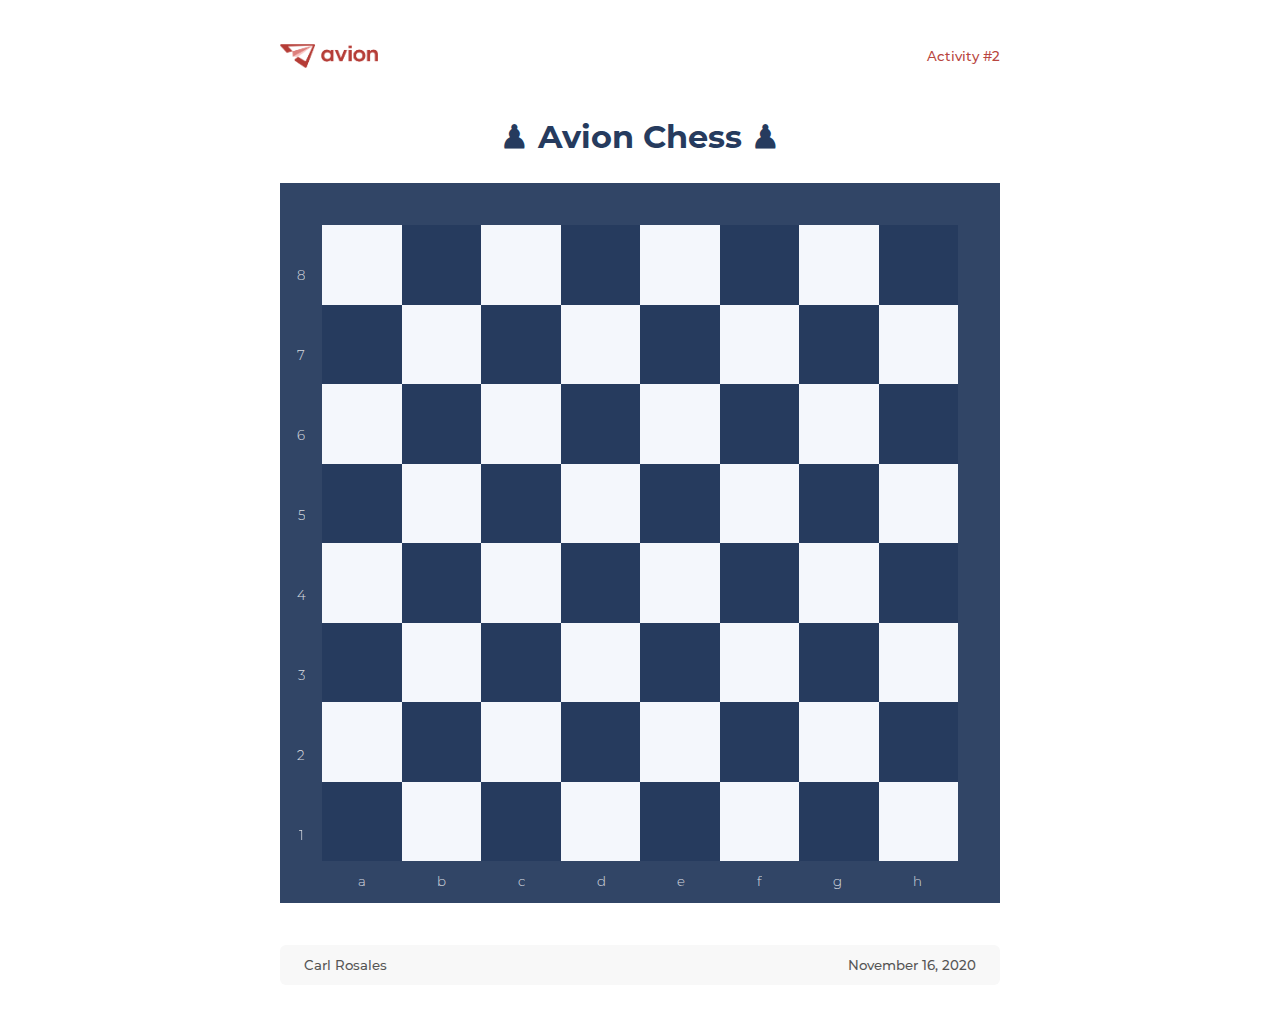
==== Activities/A2/index.html @ 69aadf2d "Activity #2, Responsive Chessboard" ====
<!DOCTYPE html>
<html>
	<head>
		<title>Responsive Chessboard</title>
		<meta name="viewport" content="width=device-width, initial-scale=1.0">
		<link rel="stylesheet"  href="assets/stylesheets/styles.css" />
		<link rel="shortcut icon" href="assets/images/favicon.ico"/>
	</head>
	<body>
		<div class="limit">
			<header>
				<!-- I hope it's okay to use the logo of avion ✌ -->
				<img id="logo" src="assets/images/avion-logo.png" />
				<p id="label">Activity #2</p>
			</header>
			<main class="main">
				<p id="title">♟ Avion Chess ♟</p>
				<div class="board">
					<div class="horizontal-border"></div>
					<div class="vertical-border">
						<p class="label">8</p>
						<p class="label">7</p>
						<p class="label">6</p>
						<p class="label">5</p>
						<p class="label">4</p>
						<p class="label">3</p>
						<p class="label">2</p>
						<p class="label">1</p>
					</div>
					<div class="boxes">
						<!-- ROW 8 -->
						<div class="box light"></div>
						<div class="box dark"></div>
						<div class="box light"></div>
						<div class="box dark"></div>
						<div class="box light"></div>
						<div class="box dark"></div>
						<div class="box light"></div>
						<div class="box dark"></div>
						<!-- ROW 7 -->
						<div class="box dark"></div>
						<div class="box light"></div>
						<div class="box dark"></div>
						<div class="box light"></div>
						<div class="box dark"></div>
						<div class="box light"></div>
						<div class="box dark"></div>
						<div class="box light"></div>
						<!-- ROW 6 -->
						<div class="box light"></div>
						<div class="box dark"></div>
						<div class="box light"></div>
						<div class="box dark"></div>
						<div class="box light"></div>
						<div class="box dark"></div>
						<div class="box light"></div>
						<div class="box dark"></div>
						<!-- ROW 5 -->
						<div class="box dark"></div>
						<div class="box light"></div>
						<div class="box dark"></div>
						<div class="box light"></div>
						<div class="box dark"></div>
						<div class="box light"></div>
						<div class="box dark"></div>
						<div class="box light"></div>
						<!-- ROW 4 -->
						<div class="box light"></div>
						<div class="box dark"></div>
						<div class="box light"></div>
						<div class="box dark"></div>
						<div class="box light"></div>
						<div class="box dark"></div>
						<div class="box light"></div>
						<div class="box dark"></div>
						<!-- ROW 3 -->
						<div class="box dark"></div>
						<div class="box light"></div>
						<div class="box dark"></div>
						<div class="box light"></div>
						<div class="box dark"></div>
						<div class="box light"></div>
						<div class="box dark"></div>
						<div class="box light"></div>
						<!-- ROW 2 -->
						<div class="box light"></div>
						<div class="box dark"></div>
						<div class="box light"></div>
						<div class="box dark"></div>
						<div class="box light"></div>
						<div class="box dark"></div>
						<div class="box light"></div>
						<div class="box dark"></div>
						<!-- ROW 1 -->
						<div class="box dark"></div>
						<div class="box light"></div>
						<div class="box dark"></div>
						<div class="box light"></div>
						<div class="box dark"></div>
						<div class="box light"></div>
						<div class="box dark"></div>
						<div class="box light"></div>
					</div>
					<div class="vertical-border"></div>
					<div class="horizontal-border">
						<p class="label">a</p>
						<p class="label">b</p>
						<p class="label">c</p>
						<p class="label">d</p>
						<p class="label">e</p>
						<p class="label">f</p>
						<p class="label">g</p>
						<p class="label">h</p>
					</div>
				</div>
			</main>
			<footer>
				<p id="name">Carl Rosales</p>
				<p id="date">November 16, 2020</p>
			</footer>
		</div>
	</body>
</html>
---- Activities/A2/assets/stylesheets/styles.css ----
/* IMPORT FONTS (MONTSERRAT) */
@font-face {
	font-family : 'Montserrat';
	font-style  : normal;
	font-weight : normal;

	src         : url('../fonts/Montserrat-Regular.otf') format('opentype');
}

@font-face {
	font-family : 'Montserrat';
	font-style  : normal;
	font-weight : bold;

	src         : url('../fonts/Montserrat-Medium.otf') format('opentype');
}

@font-face {
	font-family : 'Montserrat';
	font-style  : normal;
	font-weight : 800;

	src         : url('../fonts/Montserrat-Bold.otf') format('opentype');
}

@font-face {
	font-family : 'Montserrat';
	font-style  : normal;
	font-weight : 900;

	src         : url('../fonts/Montserrat-ExtraBold.otf') format('opentype');
}

@font-face {
	font-family : 'Montserrat';
	font-style  : normal;
	font-weight : lighter;

	src         : url('../fonts/Montserrat-Light.otf') format('opentype');
}

@font-face {
	font-family : 'Montserrat';
	font-style  : italic;
	font-weight : normal;

	src         : url('../fonts/Montserrat-Italic.otf') format('opentype');
}

/* SMOOTH SCROLL */
html {
	scroll-behavior : smooth;
}

/* SCROLLBAR CUSTOMIZATION */
::-webkit-scrollbar {
	height : 5px;
	width  : 5px;
}

::-webkit-scrollbar-track {
	background    : #F0F0F0;
	border-radius : 24px;
}

::-webkit-scrollbar-thumb {
	background    : #dcdcdc;
	border-radius : 24px;
}

::-webkit-scrollbar-thumb:hover {
	background : #263b5e;
}

* {
	font-family : "Montserrat", Helvetica, Arial, sans-serif;
}

/* LINK HOVERS */
a:hover {
	opacity : 0.8;
}

/* COLOR SCHEME : AVION */
/* LIMIT */
.limit {
	max-width : 720px;
	margin    : auto;
	padding   : 32px;
}

/* HEADER */
header {
	height : 32px;
	width  : 100%;
	margin : 0 auto 42px;
}

header #logo {
	float  : left;

	height : 24px;
	margin : 4px 0;
}

header #label {
	float       : right;

	margin      : 8px 0;

	font-size   : 10pt;
	font-weight : bold;
	color       : #b94640;
}

/* MAIN */
main {
	width      : 100%;
	text-align : center;
}

main #title {
	margin      : auto;

	font-size   : 24pt;
	font-weight : 800;
	color       : #263b5e;
	line-height : 142%;
}

.board {
	display   : flex;

	height    : 720px;
	width     : 100%;
	margin    : 24px auto 0;

	flex-flow : wrap;
}

.horizontal-border {
	display         : flex;

	height          : 22px;
	width           : calc(100% - 20px);
	padding         : 10px;

	opacity         : 0.95;
	background      : #263b5e;

	justify-content : space-evenly;
}

.vertical-border {
	display         : inline-flex;

	height          : calc(100% - 104px);
	width           : 22px;
	padding         : 10px;

	opacity         : 0.95;
	background      : #263b5e;

	flex-direction  : column;
	justify-content : space-around;
}

.label {
	margin    : 0;
	padding   : 2px 4px;

	opacity   : 0.8;
	font-size : 10pt;
	color     : #ffffff;
}

.vertical-border .label {
	padding : 32px 2.4px;
}

.boxes {
	display   : inline-flex;

	height    : calc(100% - 84px);
	width     : calc(100% - 84px);

	flex-flow : wrap;
}

.box {
	display : inline-block;

	height  : calc(12.5% - 24px);
	width   : calc(12.5% - 24px);
	margin  : 0;
	padding : 12px;
}

.light {
	background : #f4f7fc;
}

.dark {
	background : #263b5e;
}

/* FOOTER */
footer {
	position      : relative;

	height        : 16px;
	width         : calc(100% - 48px);
	margin        : 42px auto 0;
	padding       : 12px 24px;

	background    : #f8f8f8;
	border-radius : 6px;
}

footer #name {
	float       : left;

	margin      : 0;

	opacity     : 0.66;
	font-size   : 10pt;
	font-weight : bold;
}

footer #date {
	float       : right;

	margin      : 0;

	opacity     : 0.66;
	font-size   : 10pt;
	font-weight : bold;
}
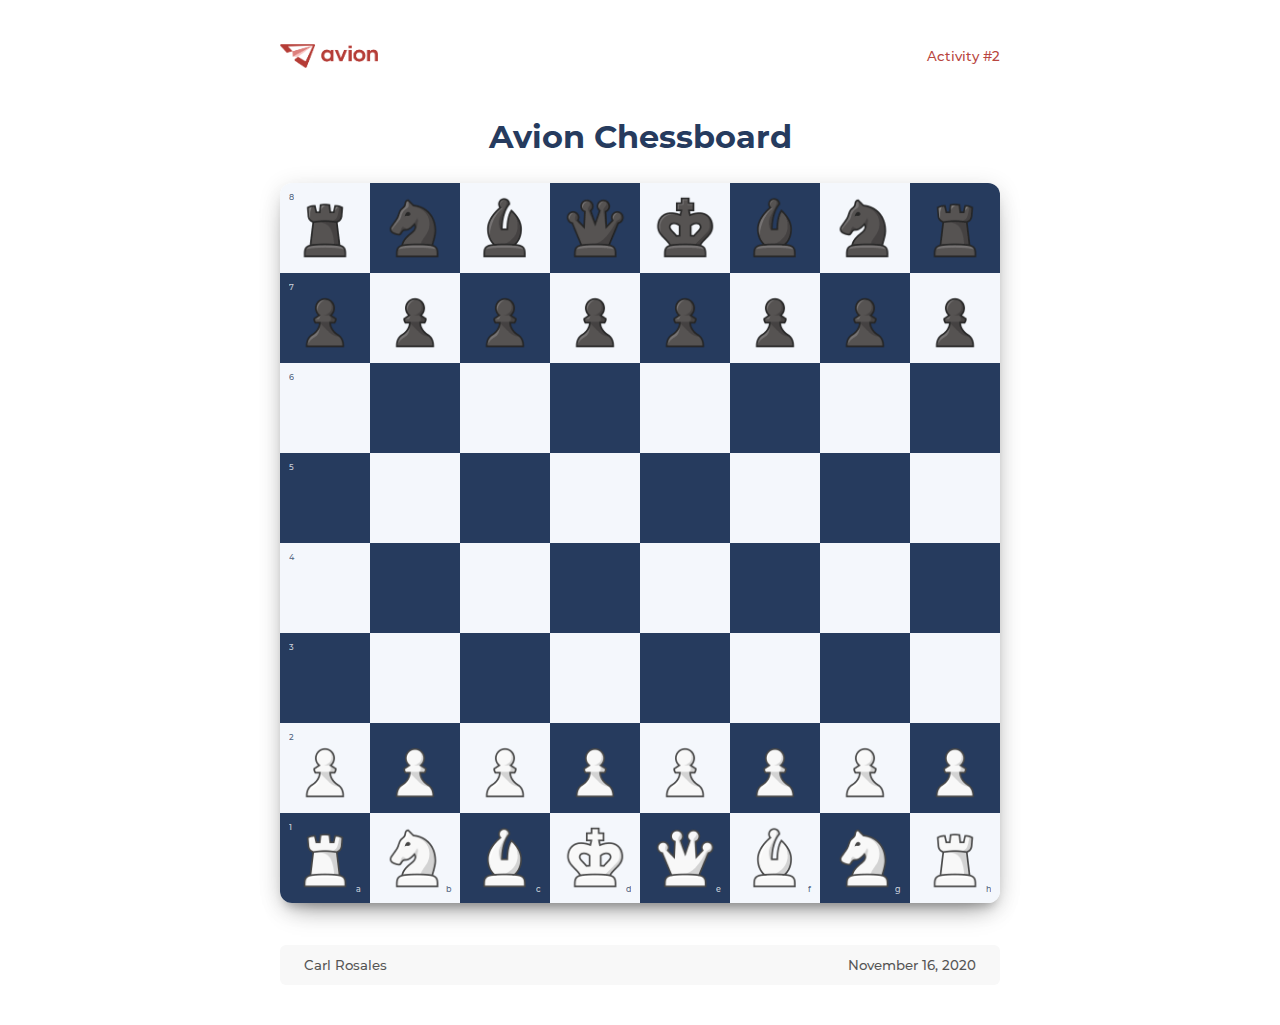
==== commit 5aed0279: "Activity #2, responsive chessboard" ====
--- a/Activities/A2/index.html
+++ b/Activities/A2/index.html
@@ -14,22 +14,15 @@
 				<p id="label">Activity #2</p>
 			</header>
 			<main class="main">
-				<p id="title">♟ Avion Chess ♟</p>
+				<p id="title">Avion Chessboard</p>
 				<div class="board">
-					<div class="horizontal-border"></div>
-					<div class="vertical-border">
-						<p class="label">8</p>
-						<p class="label">7</p>
-						<p class="label">6</p>
-						<p class="label">5</p>
-						<p class="label">4</p>
-						<p class="label">3</p>
-						<p class="label">2</p>
-						<p class="label">1</p>
-					</div>
+					<!-- BOXES -->
 					<div class="boxes">
 						<!-- ROW 8 -->
-						<div class="box light"></div>
+						<div class="box light">
+							<!-- BOX WITH LABEL -->
+							<p class="label">8</p>
+						</div>
 						<div class="box dark"></div>
 						<div class="box light"></div>
 						<div class="box dark"></div>
@@ -38,7 +31,10 @@
 						<div class="box light"></div>
 						<div class="box dark"></div>
 						<!-- ROW 7 -->
-						<div class="box dark"></div>
+						<div class="box dark">
+							<!-- BOX WITH LABEL -->
+							<p class="label">7</p>
+						</div>
 						<div class="box light"></div>
 						<div class="box dark"></div>
 						<div class="box light"></div>
@@ -47,7 +43,10 @@
 						<div class="box dark"></div>
 						<div class="box light"></div>
 						<!-- ROW 6 -->
-						<div class="box light"></div>
+						<div class="box light">
+							<!-- BOX WITH LABEL -->
+							<p class="label">6</p>
+						</div>
 						<div class="box dark"></div>
 						<div class="box light"></div>
 						<div class="box dark"></div>
@@ -56,7 +55,10 @@
 						<div class="box light"></div>
 						<div class="box dark"></div>
 						<!-- ROW 5 -->
-						<div class="box dark"></div>
+						<div class="box dark">
+							<!-- BOX WITH LABEL -->
+							<p class="label">5</p>
+						</div>
 						<div class="box light"></div>
 						<div class="box dark"></div>
 						<div class="box light"></div>
@@ -65,7 +67,10 @@
 						<div class="box dark"></div>
 						<div class="box light"></div>
 						<!-- ROW 4 -->
-						<div class="box light"></div>
+						<div class="box light">
+							<!-- BOX WITH LABEL -->
+							<p class="label">4</p>
+						</div>
 						<div class="box dark"></div>
 						<div class="box light"></div>
 						<div class="box dark"></div>
@@ -74,7 +79,10 @@
 						<div class="box light"></div>
 						<div class="box dark"></div>
 						<!-- ROW 3 -->
-						<div class="box dark"></div>
+						<div class="box dark">
+							<!-- BOX WITH LABEL -->
+							<p class="label">3</p>
+						</div>
 						<div class="box light"></div>
 						<div class="box dark"></div>
 						<div class="box light"></div>
@@ -83,7 +91,10 @@
 						<div class="box dark"></div>
 						<div class="box light"></div>
 						<!-- ROW 2 -->
-						<div class="box light"></div>
+						<div class="box light">
+							<!-- BOX WITH LABEL -->
+							<p class="label">2</p>
+						</div>
 						<div class="box dark"></div>
 						<div class="box light"></div>
 						<div class="box dark"></div>
@@ -92,25 +103,114 @@
 						<div class="box light"></div>
 						<div class="box dark"></div>
 						<!-- ROW 1 -->
-						<div class="box dark"></div>
-						<div class="box light"></div>
-						<div class="box dark"></div>
-						<div class="box light"></div>
-						<div class="box dark"></div>
-						<div class="box light"></div>
-						<div class="box dark"></div>
-						<div class="box light"></div>
+						<div class="box dark">
+							<!-- BOX WITH LABEL -->
+							<p class="label">1</p>
+							<p class="label letter">a</p>
+						</div>
+						<div class="box light">
+							<!-- BOX WITH LABEL -->
+							<p class="label letter">b</p>
+						</div>
+						<div class="box dark">
+							<!-- BOX WITH LABEL -->
+							<p class="label letter">c</p>
+						</div>
+						<div class="box light">
+							<!-- BOX WITH LABEL -->
+							<p class="label letter">d</p>
+						</div>
+						<div class="box dark">
+							<!-- BOX WITH LABEL -->
+							<p class="label letter">e</p>
+						</div>
+						<div class="box light">
+							<!-- BOX WITH LABEL -->
+							<p class="label letter">f</p>
+						</div>
+						<div class="box dark">
+							<!-- BOX WITH LABEL -->
+							<p class="label letter">g</p>
+						</div>
+						<div class="box light">
+							<!-- BOX WITH LABEL -->
+							<p class="label letter">h</p>
+						</div>
 					</div>
-					<div class="vertical-border"></div>
-					<div class="horizontal-border">
-						<p class="label">a</p>
-						<p class="label">b</p>
-						<p class="label">c</p>
-						<p class="label">d</p>
-						<p class="label">e</p>
-						<p class="label">f</p>
-						<p class="label">g</p>
-						<p class="label">h</p>
+					<!-- PIECES -->
+					<div class="pieces">
+						<!-- ROW 8 -->
+						<div class="piece black-rook"></div>
+						<div class="piece black-knight"></div>
+						<div class="piece black-bishop"></div>
+						<div class="piece black-queen"></div>
+						<div class="piece black-king"></div>
+						<div class="piece black-bishop"></div>
+						<div class="piece black-knight"></div>
+						<div class="piece black-rook"></div>
+						<!-- ROW 7 -->
+						<div class="piece black-pawn"></div>
+						<div class="piece black-pawn"></div>
+						<div class="piece black-pawn"></div>
+						<div class="piece black-pawn"></div>
+						<div class="piece black-pawn"></div>
+						<div class="piece black-pawn"></div>
+						<div class="piece black-pawn"></div>
+						<div class="piece black-pawn"></div>
+						<!-- ROW 6 -->
+						<div class="piece"></div>
+						<div class="piece"></div>
+						<div class="piece"></div>
+						<div class="piece"></div>
+						<div class="piece"></div>
+						<div class="piece"></div>
+						<div class="piece"></div>
+						<div class="piece"></div>
+						<!-- ROW 5 -->
+						<div class="piece"></div>
+						<div class="piece"></div>
+						<div class="piece"></div>
+						<div class="piece"></div>
+						<div class="piece"></div>
+						<div class="piece"></div>
+						<div class="piece"></div>
+						<div class="piece"></div>
+						<!-- ROW 4 -->
+						<div class="piece"></div>
+						<div class="piece"></div>
+						<div class="piece"></div>
+						<div class="piece"></div>
+						<div class="piece"></div>
+						<div class="piece"></div>
+						<div class="piece"></div>
+						<div class="piece"></div>
+						<!-- ROW 3 -->
+						<div class="piece"></div>
+						<div class="piece"></div>
+						<div class="piece"></div>
+						<div class="piece"></div>
+						<div class="piece"></div>
+						<div class="piece"></div>
+						<div class="piece"></div>
+						<div class="piece"></div>
+						<!-- ROW 2 -->
+						<div class="piece white-pawn"></div>
+						<div class="piece white-pawn"></div>
+						<div class="piece white-pawn"></div>
+						<div class="piece white-pawn"></div>
+						<div class="piece white-pawn"></div>
+						<div class="piece white-pawn"></div>
+						<div class="piece white-pawn"></div>
+						<div class="piece white-pawn"></div>
+						<!-- ROW 1 -->
+						<div class="piece white-rook"></div>
+						<div class="piece white-knight"></div>
+						<div class="piece white-bishop"></div>
+						<div class="piece white-king"></div>
+						<div class="piece white-queen"></div>
+						<div class="piece white-bishop"></div>
+						<div class="piece white-knight"></div>
+						<div class="piece white-rook"></div>
 					</div>
 				</div>
 			</main>
--- a/Activities/A2/assets/stylesheets/styles.css
+++ b/Activities/A2/assets/stylesheets/styles.css
@@ -130,71 +130,32 @@
 }
 
 .board {
-	display   : flex;
-
-	height    : 720px;
-	width     : 100%;
-	margin    : 24px auto 0;
-
-	flex-flow : wrap;
-}
-
-.horizontal-border {
+	position : relative;
+}
+
+.boxes {
+	position        : relative;
 	display         : flex;
 
-	height          : 22px;
-	width           : calc(100% - 20px);
-	padding         : 10px;
-
-	opacity         : 0.95;
-	background      : #263b5e;
-
-	justify-content : space-evenly;
-}
-
-.vertical-border {
-	display         : inline-flex;
-
-	height          : calc(100% - 104px);
-	width           : 22px;
-	padding         : 10px;
-
-	opacity         : 0.95;
-	background      : #263b5e;
-
-	flex-direction  : column;
-	justify-content : space-around;
-}
-
-.label {
-	margin    : 0;
-	padding   : 2px 4px;
-
-	opacity   : 0.8;
-	font-size : 10pt;
-	color     : #ffffff;
-}
-
-.vertical-border .label {
-	padding : 32px 2.4px;
-}
-
-.boxes {
-	display   : inline-flex;
-
-	height    : calc(100% - 84px);
-	width     : calc(100% - 84px);
-
-	flex-flow : wrap;
+	overflow        : hidden;
+	height          : calc(100vw - 85px);
+	max-height      : 720px;
+	width           : calc(100vw - 85px);
+	max-width       : 720px;
+	margin          : 24px auto 0;
+
+	border-radius   : 12px;
+	box-shadow      : 0 14px 26px -12px rgba(0,0,0,.42), 0 4px 23px 0 rgba(0,0,0,.12), 0 8px 10px -5px rgba(0,0,0,.2);
+
+	flex-flow       : wrap;
+	justify-content : center;
 }
 
 .box {
-	display : inline-block;
-
-	height  : calc(12.5% - 24px);
-	width   : calc(12.5% - 24px);
-	margin  : 0;
-	padding : 12px;
+	display : inline-flex;
+
+	height  : 12.5%;
+	width   : 12.5%;
 }
 
 .light {
@@ -203,6 +164,137 @@
 
 .dark {
 	background : #263b5e;
+}
+
+.label {
+	display         : flex;
+
+	width           : 100%;
+	margin          : 0;
+	padding         : 10% 0 0 10%;
+
+	opacity         : 0.8;
+	font-size       : 6pt;
+	font-weight     : bold;
+
+	align-self      : flex-start;
+	justify-content : flex-start;
+	align-items     : flex-start;
+}
+
+.label.letter {
+	height          : calc(100% - 12px);
+	padding         : 0 10% 10% 0;
+
+	align-self      : flex-end;
+	justify-content : flex-end;
+	align-items     : flex-end;
+}
+
+.light .label {
+	color : #263b5e;
+}
+
+.dark .label {
+	color : #f4f7fc;
+}
+
+.pieces {
+	position        : absolute;
+	display         : flex;
+	top             : 0;
+	left            : 0;
+
+	overflow        : hidden;
+	height          : calc(100vw - 85px);
+	max-height      : 720px;
+	width           : calc(100vw - 85px);
+	max-width       : 720px;
+	margin          : auto;
+
+	border-radius   : 12px;
+
+	flex-flow       : wrap;
+	justify-content : center;
+}
+
+.piece {
+	display : inline-flex;
+
+	height  : 12.5%;
+	width   : 12.5%;
+}
+
+.white-rook {
+	cursor          : grab;
+	background      : url("../images/chess-pieces/white/rook.webp") center center no-repeat;
+	background-size : 80%;
+}
+
+.white-knight {
+	cursor          : grab;
+	background      : url("../images/chess-pieces/white/knight.webp") center center no-repeat;
+	background-size : 80%;
+}
+
+.white-bishop {
+	cursor          : grab;
+	background      : url("../images/chess-pieces/white/bishop.webp") center center no-repeat;
+	background-size : 80%;
+}
+
+.white-king {
+	cursor          : grab;
+	background      : url("../images/chess-pieces/white/king.webp") center center no-repeat;
+	background-size : 80%;
+}
+
+.white-queen {
+	cursor          : grab;
+	background      : url("../images/chess-pieces/white/queen.webp") center center no-repeat;
+	background-size : 80%;
+}
+
+.white-pawn {
+	cursor          : grab;
+	background      : url("../images/chess-pieces/white/pawn.webp") center center no-repeat;
+	background-size : 80%;
+}
+
+.black-rook {
+	cursor          : grab;
+	background      : url("../images/chess-pieces/black/rook.webp") center center no-repeat;
+	background-size : 80%;
+}
+
+.black-knight {
+	cursor          : grab;
+	background      : url("../images/chess-pieces/black/knight.webp") center center no-repeat;
+	background-size : 80%;
+}
+
+.black-bishop {
+	cursor          : grab;
+	background      : url("../images/chess-pieces/black/bishop.webp") center center no-repeat;
+	background-size : 80%;
+}
+
+.black-king {
+	cursor          : grab;
+	background      : url("../images/chess-pieces/black/king.webp") center center no-repeat;
+	background-size : 80%;
+}
+
+.black-queen {
+	cursor          : grab;
+	background      : url("../images/chess-pieces/black/queen.webp") center center no-repeat;
+	background-size : 80%;
+}
+
+.black-pawn {
+	cursor          : grab;
+	background      : url("../images/chess-pieces/black/pawn.webp") center center no-repeat;
+	background-size : 80%;
 }
 
 /* FOOTER */
@@ -236,4 +328,10 @@
 	opacity     : 0.66;
 	font-size   : 10pt;
 	font-weight : bold;
+}
+
+@media screen and (max-width: 420px) {
+	main #title {
+		font-size : 16pt;
+	}
 }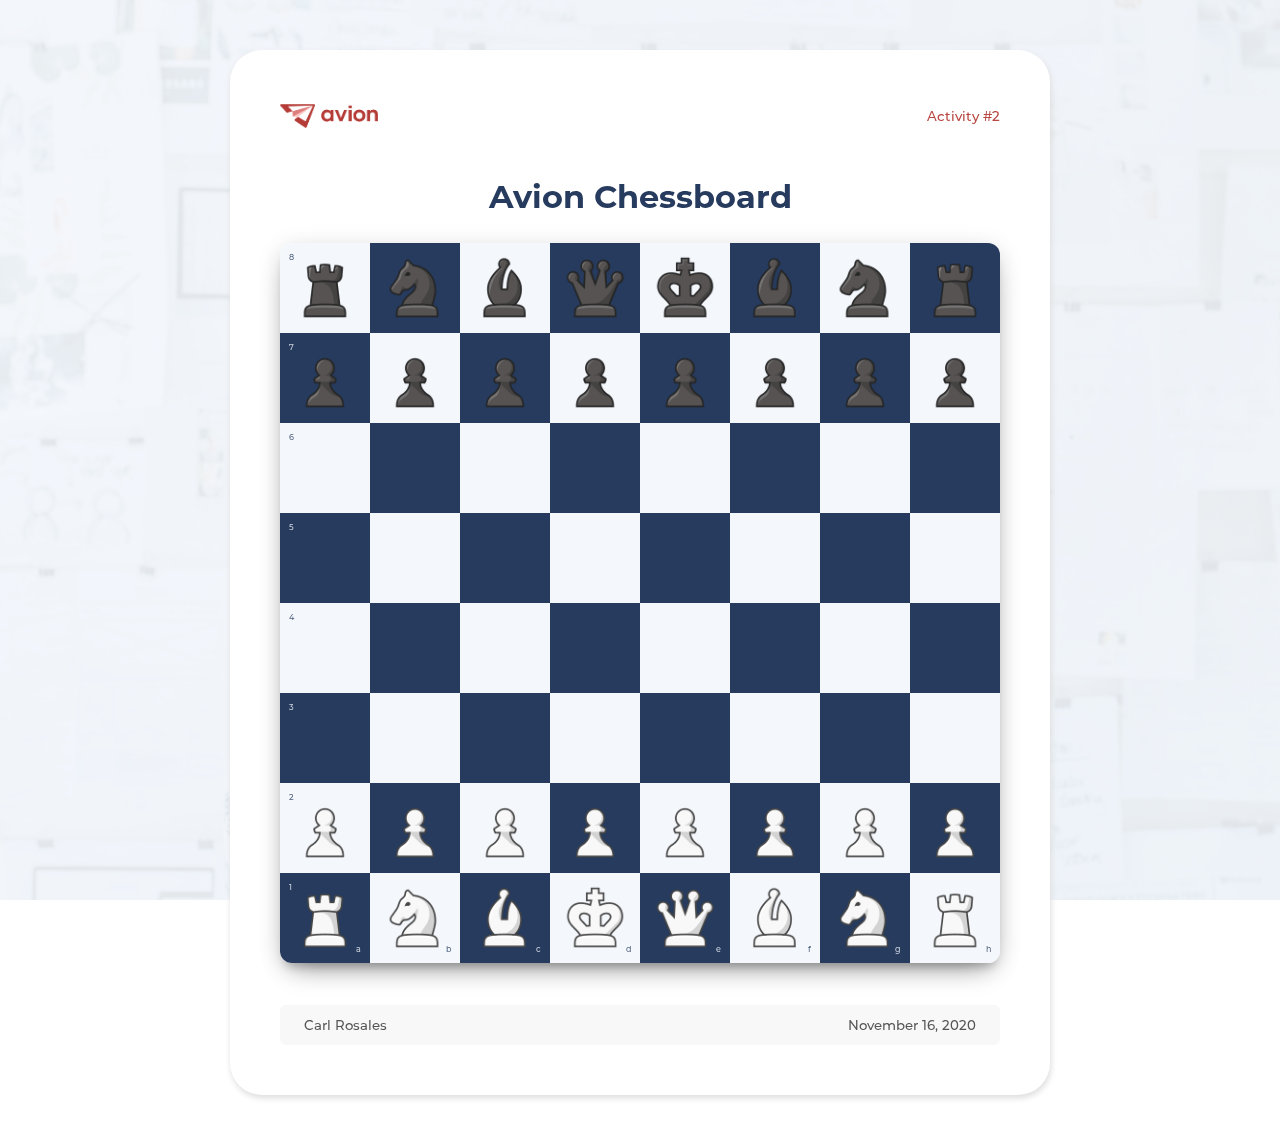
==== commit 6f017c1b: "Activity #2, responsive chessboard" ====
--- a/Activities/A2/index.html
+++ b/Activities/A2/index.html
@@ -7,7 +7,10 @@
 		<link rel="shortcut icon" href="assets/images/favicon.ico"/>
 	</head>
 	<body>
-		<div class="limit">
+		<div class="background">
+			<div id="overlay"></div>
+		</div>
+		<div class="content">
 			<header>
 				<!-- I hope it's okay to use the logo of avion ✌ -->
 				<img id="logo" src="assets/images/avion-logo.png" />
--- a/Activities/A2/assets/stylesheets/styles.css
+++ b/Activities/A2/assets/stylesheets/styles.css
@@ -83,11 +83,43 @@
 }
 
 /* COLOR SCHEME : AVION */
+/* BACKGROUND */
+.background {
+	position        : fixed;
+	top             : 0;
+	left            : 0;
+
+	height          : 100%;
+	width           : 100%;
+
+	background      : url('../images/background.jpg') center center no-repeat;
+	background-size : cover;
+}
+
+.background #overlay {
+	position   : absolute;
+	top        : 0;
+	left       : 0;
+
+	height     : 100%;
+	width      : 100%;
+
+	opacity    : 0.92;
+	background : #f4f7fc;
+}
+
 /* LIMIT */
-.limit {
-	max-width : 720px;
-	margin    : auto;
-	padding   : 32px;
+.content {
+	position      : relative;
+
+	max-width     : 720px;
+	margin        : 50px auto;
+	padding       : 50px;
+
+	background    : white;
+	text-align    : center;
+	border-radius : 32px;
+	box-shadow    : 1px 3px 6px #DCDCDC;
 }
 
 /* HEADER */
@@ -138,9 +170,9 @@
 	display         : flex;
 
 	overflow        : hidden;
-	height          : calc(100vw - 85px);
+	height          : calc(100vw - 121px);
 	max-height      : 720px;
-	width           : calc(100vw - 85px);
+	width           : calc(100vw - 121px);
 	max-width       : 720px;
 	margin          : 24px auto 0;
 
@@ -206,9 +238,9 @@
 	left            : 0;
 
 	overflow        : hidden;
-	height          : calc(100vw - 85px);
+	height          : calc(100vw - 121px);
 	max-height      : 720px;
-	width           : calc(100vw - 85px);
+	width           : calc(100vw - 121px);
 	max-width       : 720px;
 	margin          : auto;
 
@@ -328,10 +360,4 @@
 	opacity     : 0.66;
 	font-size   : 10pt;
 	font-weight : bold;
-}
-
-@media screen and (max-width: 420px) {
-	main #title {
-		font-size : 16pt;
-	}
 }